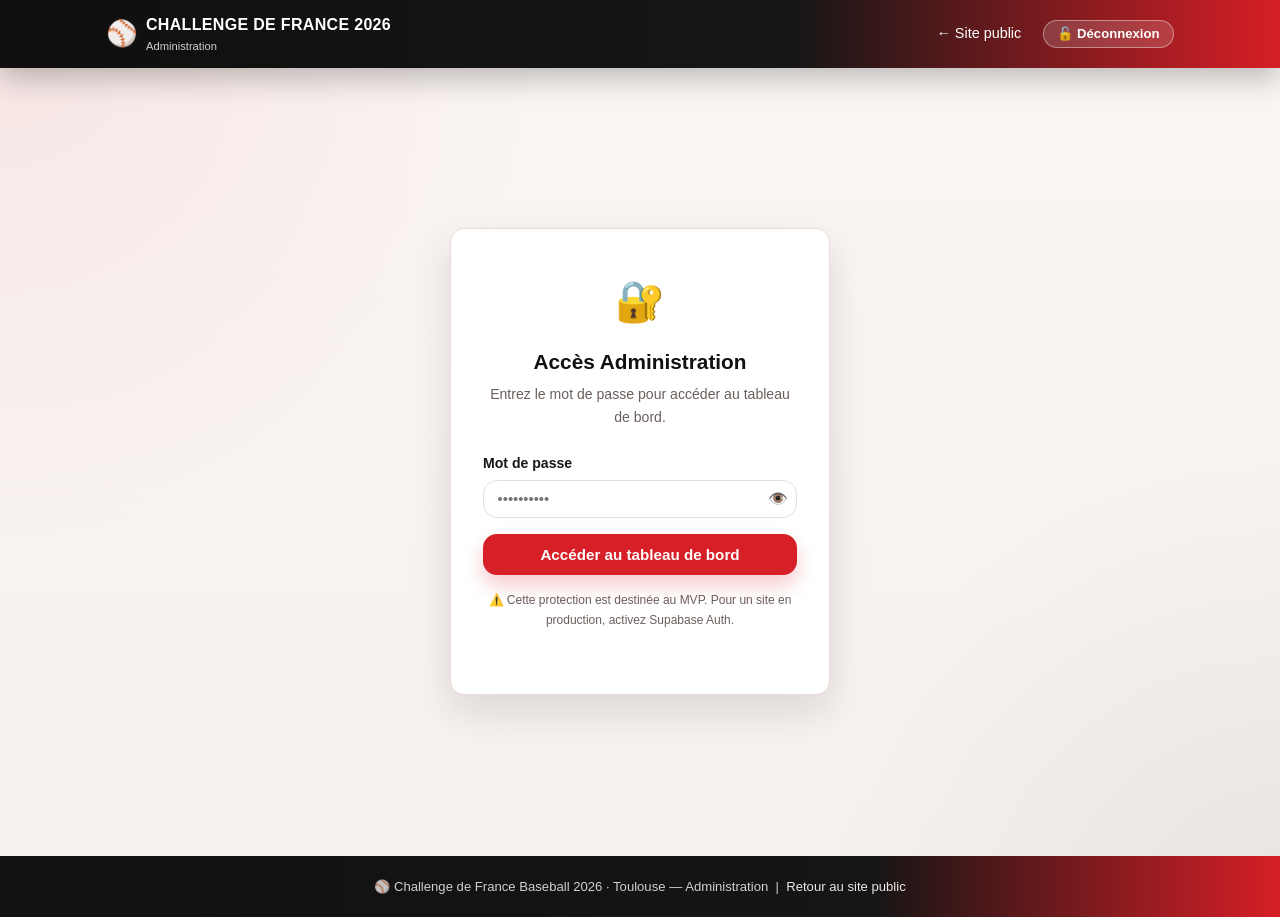
==== admin.html @ 52179927 "encore une fois" ====
<!DOCTYPE html>
<html lang="fr">
<head>
  <meta charset="UTF-8" />
  <meta name="viewport" content="width=device-width, initial-scale=1.0" />
  <meta name="robots" content="noindex, nofollow" />
  <title>Administration — Bénévoles Challenge de France 2026</title>
  <link rel="stylesheet" href="css/main.css?v=20260427-3" />
  <link rel="stylesheet" href="css/admin.css?v=20260427-3" />
</head>
<body>

  <!-- ====== HEADER ====== -->
  <header>
    <nav class="navbar" aria-label="Navigation principale">
      <a href="index.html" class="navbar-brand" aria-label="Accueil">
        <span class="brand-emoji" aria-hidden="true">⚾</span>
        <span>
          <span class="brand-text">Challenge de France 2026</span>
          <span class="brand-sub">Administration</span>
        </span>
      </a>
      <div class="navbar-links">
        <a href="index.html">← Site public</a>
        <button id="logout-btn" class="btn btn-sm" style="background:rgba(255,255,255,0.15);color:white;border:1px solid rgba(255,255,255,0.4)" aria-label="Se déconnecter">
          🔓 Déconnexion
        </button>
      </div>
    </nav>
  </header>

  <main>

    <!-- ====== LOGIN ====== -->
    <section id="admin-login" class="admin-login-page" style="display:flex" aria-labelledby="login-title">
      <div class="login-card">
        <div class="login-icon" aria-hidden="true">🔐</div>
        <h2 id="login-title">Accès Administration</h2>
        <p>Entrez le mot de passe pour accéder au tableau de bord.</p>

        <div id="login-error" class="alert alert-danger hidden" role="alert">
          <span class="alert-icon" aria-hidden="true">⚠️</span>
          <span>Mot de passe incorrect.</span>
        </div>

        <form id="login-form" novalidate>
          <div class="form-group" style="text-align:left">
            <label for="password">Mot de passe</label>
            <div class="password-field">
              <input
                type="password"
                id="password"
                name="password"
                autocomplete="current-password"
                placeholder="••••••••••"
                aria-required="true"
                required
              />
              <button class="password-toggle" type="button" data-password-toggle="password" aria-label="Afficher le mot de passe" aria-pressed="false">👁️</button>
            </div>
          </div>
          <button type="submit" class="btn btn-primary btn-block" style="margin-top:0.5rem">
            Accéder au tableau de bord
          </button>
        </form>

        <p style="font-size:0.75rem;color:var(--color-text-muted);margin-top:1rem">
          ⚠️ Cette protection est destinée au MVP. Pour un site en production, activez Supabase Auth.
        </p>
      </div>
    </section>

    <!-- ====== DASHBOARD ====== -->
    <div id="admin-dashboard" style="display:none">
      <div class="admin-main">

        <!-- En-tête dashboard -->
        <div class="admin-header">
          <h1>📊 Tableau de bord bénévoles</h1>
          <div class="admin-toolbar">
            <button id="export-csv-btn" class="btn btn-sm btn-secondary" aria-label="Exporter les inscriptions en CSV">
              📥 Exporter CSV
            </button>
          </div>
        </div>

        <!-- Stats rapides -->
        <div class="stats-bar" style="margin-bottom:1.5rem" aria-label="Statistiques">
          <div class="stat-card accent">
            <div class="stat-number" id="admin-stat-reg">—</div>
            <div class="stat-label">Inscriptions</div>
          </div>
          <div class="stat-card">
            <div class="stat-number" id="admin-stat-open">—</div>
            <div class="stat-label">Créneaux dispo</div>
          </div>
          <div class="stat-card">
            <div class="stat-number" id="admin-stat-full">—</div>
            <div class="stat-label">Créneaux complets</div>
          </div>
          <div class="stat-card">
            <div class="stat-number" id="admin-stat-places">—</div>
            <div class="stat-label">Places total</div>
          </div>
        </div>

        <!-- Onglets -->
        <div class="admin-tabs" role="tablist" aria-label="Sections du tableau de bord">
          <button class="tab-btn active" data-tab="tab-registrations" role="tab" aria-selected="true" aria-controls="tab-registrations">
            📋 Inscriptions
          </button>
          <button class="tab-btn" data-tab="tab-slots" role="tab" aria-selected="false" aria-controls="tab-slots">
            📅 Créneaux
          </button>
          <button class="tab-btn" data-tab="tab-calendar" role="tab" aria-selected="false" aria-controls="tab-calendar">
            🗓️ Calendrier
          </button>
          <button class="tab-btn" data-tab="tab-accounts" role="tab" aria-selected="false" aria-controls="tab-accounts">
            👤 Comptes créés
          </button>
        </div>

        <!-- ---- Onglet Inscriptions ---- -->
        <div id="tab-registrations" class="tab-panel active" role="tabpanel" aria-labelledby="tab-btn-registrations">

          <!-- Filtres -->
          <div class="filter-bar" style="margin-bottom:1rem" aria-label="Filtres des inscriptions">
            <select id="admin-filter-mission" aria-label="Filtrer par mission">
              <option value="all">Toutes les missions</option>
            </select>
            <select id="admin-filter-date" aria-label="Filtrer par date">
              <option value="all">Toutes les dates</option>
            </select>
          </div>

          <!-- Tableau -->
          <div class="table-wrapper">
            <table aria-label="Liste des inscriptions bénévoles">
              <thead>
                <tr>
                  <th scope="col">Nom</th>
                  <th scope="col">Coordonnées</th>
                  <th scope="col">Mission</th>
                  <th scope="col">Créneau</th>
                  <th scope="col">Commentaire</th>
                  <th scope="col">Inscrit le</th>
                  <th scope="col"><span class="sr-only">Actions</span></th>
                </tr>
              </thead>
              <tbody id="reg-tbody" aria-live="polite">
                <tr>
                  <td colspan="7" style="text-align:center;padding:2rem;color:var(--color-text-muted)">
                    Chargement…
                  </td>
                </tr>
              </tbody>
            </table>
          </div>
        </div>

        <!-- ---- Onglet Créneaux ---- -->
        <div id="tab-slots" class="tab-panel" role="tabpanel">
          <div id="slots-admin-container" aria-live="polite">
            <p style="color:var(--color-text-muted)">Chargement…</p>
          </div>
        </div>

        <!-- ---- Onglet Calendrier ---- -->
        <div id="tab-calendar" class="tab-panel" role="tabpanel">
          <div id="calendar-admin-container" aria-live="polite">
            <p style="color:var(--color-text-muted)">Chargement…</p>
          </div>
        </div>

        <!-- ---- Onglet Comptes ---- -->
        <div id="tab-accounts" class="tab-panel" role="tabpanel">
          <div class="table-wrapper">
            <table aria-label="Liste des comptes bénévoles créés">
              <thead>
                <tr>
                  <th scope="col">Nom</th>
                  <th scope="col">Email</th>
                  <th scope="col">Téléphone</th>
                  <th scope="col">Créé le</th>
                </tr>
              </thead>
              <tbody id="accounts-tbody" aria-live="polite">
                <tr>
                  <td colspan="4" style="text-align:center;padding:2rem;color:var(--color-text-muted)">
                    Chargement…
                  </td>
                </tr>
              </tbody>
            </table>
          </div>
        </div>
      </div><!-- /admin-main -->
    </div><!-- /admin-dashboard -->

  </main>

  <!-- ====== MODAL SUPPRESSION ====== -->
  <div id="delete-modal" class="modal-overlay hidden" role="dialog" aria-modal="true" aria-labelledby="delete-modal-title">
    <div class="modal">
      <h3 id="delete-modal-title">⚠️ Confirmer la suppression</h3>
      <p>Cette action est irréversible. Êtes-vous sûr(e) de vouloir supprimer cette inscription ?</p>
      <div class="modal-actions">
        <button id="delete-cancel-btn" class="btn btn-sm" style="background:#eee;color:var(--color-text);border:none">
          Annuler
        </button>
        <button id="delete-confirm-btn" class="btn btn-sm" style="background:var(--color-danger);color:white;border:none">
          Supprimer
        </button>
      </div>
    </div>
  </div>

  <!-- ====== FOOTER ====== -->
  <footer>
    <p>⚾ Challenge de France Baseball 2026 · Toulouse — Administration &nbsp;|&nbsp;
       <a href="index.html">Retour au site public</a>
    </p>
  </footer>

  <!-- Scripts -->
  <script src="js/supabase-config.js?v=20260430-1"></script>
  <script src="js/password-toggle.js?v=20260430-1"></script>
  <script src="js/data.js?v=20260501-5"></script>
  <script src="js/admin.js?v=20260430-1"></script>

  <style>
    /* Accessibilité : classe sr-only */
    .sr-only {
      position: absolute;
      width: 1px;
      height: 1px;
      padding: 0;
      margin: -1px;
      overflow: hidden;
      clip: rect(0,0,0,0);
      white-space: nowrap;
      border: 0;
    }
  </style>

</body>
</html>
---- css/main.css ----
/* ===================================================
   Baseball Challenge France 2026 — Styles principaux
   Mobile-first, responsive
   =================================================== */

/* ---- Variables ---- */
:root {
  --color-primary: #111111;
  --color-secondary: #d61f26;
  --color-white: #ffffff;
  --color-bg: #f6f1ee;
  --color-bg-card: #ffffff;
  --color-text: #171717;
  --color-text-muted: #6a5f5c;
  --color-border: #e7dcd8;
  --color-success: #28a745;
  --color-warning: #ffc107;
  --color-danger: #dc3545;
  --radius: 14px;
  --shadow: 0 16px 40px rgba(17, 17, 17, 0.12);
  --font: 'Trebuchet MS', 'Segoe UI', sans-serif;
  --transition: 0.2s ease;
}

/* ---- Reset & Base ---- */
*, *::before, *::after {
  box-sizing: border-box;
  margin: 0;
  padding: 0;
}

html {
  scroll-behavior: smooth;
}

body {
  font-family: var(--font);
  background:
    radial-gradient(circle at top left, rgba(214, 31, 38, 0.08), transparent 35%),
    radial-gradient(circle at bottom right, rgba(17, 17, 17, 0.06), transparent 30%),
    linear-gradient(180deg, #faf6f4 0%, var(--color-bg) 100%);
  color: var(--color-text);
  line-height: 1.6;
  min-height: 100vh;
  display: flex;
  flex-direction: column;
}

img {
  max-width: 100%;
  display: block;
}

a {
  color: var(--color-primary);
  text-decoration: none;
}

a:hover {
  text-decoration: underline;
}

ul, ol {
  list-style: none;
}

/* ---- Layout ---- */
.container {
  width: 100%;
  max-width: 1100px;
  margin: 0 auto;
  padding: 0 1rem;
}

main {
  flex: 1;
}

/* ---- Header / Navbar ---- */
header {
  background: linear-gradient(90deg, #0f0f0f 0%, #161616 62%, #d61f26 100%);
  color: var(--color-white);
  padding: 0;
  position: sticky;
  top: 0;
  z-index: 100;
  box-shadow: 0 10px 30px rgba(0,0,0,0.25);
}

.navbar {
  display: flex;
  align-items: center;
  justify-content: space-between;
  padding: 0.75rem 1rem;
  max-width: 1100px;
  margin: 0 auto;
}

.navbar-brand {
  display: flex;
  align-items: center;
  gap: 0.5rem;
  text-decoration: none;
  color: var(--color-white);
}

.navbar-brand .brand-emoji {
  font-size: 1.6rem;
}

.navbar-brand .brand-text {
  font-size: 1rem;
  font-weight: 700;
  line-height: 1.2;
  text-transform: uppercase;
  letter-spacing: 0.02em;
}

.navbar-brand .brand-sub {
  font-size: 0.7rem;
  font-weight: 400;
  opacity: 0.8;
  display: block;
}

.navbar-links {
  display: flex;
  gap: 0.5rem;
  align-items: center;
}

.navbar-links a {
  color: var(--color-white);
  padding: 0.4rem 0.85rem;
  border-radius: var(--radius);
  font-size: 0.9rem;
  font-weight: 500;
  transition: background var(--transition);
  text-decoration: none;
}

.navbar-links a:hover,
.navbar-links a.active {
  background: rgba(255,255,255,0.16);
  text-decoration: none;
}

.navbar-links a.btn-cta {
  background: #ffffff;
  color: var(--color-primary);
  border: 1px solid rgba(255,255,255,0.2);
  box-shadow: 0 6px 18px rgba(0,0,0,0.18);
  font-weight: 700;
}

.navbar-links a.btn-cta:hover {
  background: #fff3f3;
}

/* ---- Hero ---- */
.hero {
  background:
    linear-gradient(135deg, rgba(0,0,0,0.92) 0%, rgba(17,17,17,0.86) 56%, rgba(214,31,38,0.92) 100%),
    radial-gradient(circle at top right, rgba(255,255,255,0.08), transparent 32%);
  color: var(--color-white);
  padding: 4rem 1rem 3rem;
  text-align: center;
}

.hero h1 {
  font-size: 2.1rem;
  font-weight: 900;
  margin-bottom: 0.5rem;
  line-height: 1.2;
  text-transform: uppercase;
  letter-spacing: 0.03em;
}

.hero h1 span {
  color: #ffffff;
}

.hero .hero-sub {
  font-size: 1.1rem;
  opacity: 0.92;
  margin-bottom: 1.5rem;
}

.hero-badges {
  display: flex;
  justify-content: center;
  gap: 1rem;
  flex-wrap: wrap;
  margin-bottom: 1.8rem;
}

.hero-badge {
  background: rgba(255,255,255,0.1);
  border: 1px solid rgba(255,255,255,0.22);
  border-radius: 2rem;
  padding: 0.35rem 1rem;
  font-size: 0.85rem;
  display: flex;
  align-items: center;
  gap: 0.35rem;
}

.hero-actions {
  display: flex;
  justify-content: center;
  gap: 1rem;
  flex-wrap: wrap;
}

/* ---- Buttons ---- */
.btn {
  display: inline-block;
  padding: 0.65rem 1.5rem;
  border-radius: var(--radius);
  font-size: 0.95rem;
  font-weight: 600;
  cursor: pointer;
  border: 2px solid transparent;
  transition: all var(--transition);
  text-decoration: none;
  text-align: center;
}

.btn:hover {
  text-decoration: none;
}

.btn-primary {
  background: var(--color-secondary);
  color: var(--color-white);
  border-color: var(--color-secondary);
  box-shadow: 0 10px 20px rgba(214, 31, 38, 0.24);
}

.btn-primary:hover {
  background: #b8181e;
  border-color: #b8181e;
}

.btn-outline {
  background: rgba(255,255,255,0.06);
  color: var(--color-white);
  border-color: rgba(255,255,255,0.45);
}

.btn-outline:hover {
  background: rgba(255,255,255,0.14);
}

.btn-secondary {
  background: var(--color-primary);
  color: var(--color-white);
}

.btn-secondary:hover {
  background: #002d6b;
}

.btn-sm {
  padding: 0.35rem 0.85rem;
  font-size: 0.82rem;
}

.btn-block {
  width: 100%;
  display: block;
}

/* ---- Sections ---- */
.section {
  padding: 3rem 0;
}

.section-title {
  font-size: 1.5rem;
  font-weight: 800;
  color: var(--color-primary);
  margin-bottom: 0.3rem;
  display: flex;
  align-items: center;
  gap: 0.5rem;
  text-transform: uppercase;
  letter-spacing: 0.02em;
}

.section-sub {
  color: var(--color-text-muted);
  font-size: 0.95rem;
  margin-bottom: 1.5rem;
}

/* ---- Cards ---- */
.card {
  background: var(--color-bg-card);
  border-radius: calc(var(--radius) + 2px);
  box-shadow: var(--shadow);
  padding: 1.2rem;
  border: 1px solid var(--color-border);
}

/* ---- Stats bar ---- */
.stats-bar {
  display: grid;
  grid-template-columns: repeat(auto-fit, minmax(140px, 1fr));
  gap: 1rem;
  margin-bottom: 2rem;
}

.stat-card {
  background: var(--color-bg-card);
  border-radius: var(--radius);
  box-shadow: var(--shadow);
  padding: 1rem;
  text-align: center;
  border-top: 4px solid var(--color-primary);
}

.stat-card.accent {
  border-top-color: var(--color-secondary);
}

.stat-number {
  font-size: 2rem;
  font-weight: 800;
  color: var(--color-primary);
  line-height: 1;
}

.stat-card.accent .stat-number {
  color: var(--color-secondary);
}

.stat-label {
  font-size: 0.8rem;
  color: var(--color-text-muted);
  margin-top: 0.2rem;
}

/* ---- Slots Grid ---- */
.slots-grid {
  display: grid;
  grid-template-columns: repeat(auto-fill, minmax(290px, 1fr));
  gap: 1rem;
}

/* ---- Calendar view (homepage slots) ---- */
.calendar-grid {
  display: grid;
  grid-template-columns: repeat(auto-fit, minmax(240px, 1fr));
  gap: 1rem;
  align-items: start;
}

.calendar-day {
  background: var(--color-bg-card);
  border: 1px solid var(--color-border);
  border-radius: var(--radius);
  box-shadow: var(--shadow);
  overflow: hidden;
}

.calendar-day-header {
  padding: 0.9rem 1rem;
  border-bottom: 1px solid var(--color-border);
  background: linear-gradient(120deg, #f2f6fc 0%, #e8effa 100%);
}

.calendar-day-name {
  margin: 0;
  font-size: 0.82rem;
  text-transform: uppercase;
  letter-spacing: 0.06em;
  color: var(--color-primary);
  font-weight: 800;
}

.calendar-day-date {
  margin: 0.2rem 0 0;
  font-size: 1.05rem;
  color: var(--color-text);
}

.calendar-day-count {
  margin: 0.3rem 0 0;
  font-size: 0.78rem;
  color: var(--color-text-muted);
}

.calendar-day-slots {
  padding: 0.8rem;
  display: grid;
  gap: 0.8rem;
}

.calendar-day .slot-card {
  box-shadow: none;
}

.slot-card {
  background: var(--color-bg-card);
  border-radius: var(--radius);
  box-shadow: var(--shadow);
  border: 1px solid var(--color-border);
  overflow: hidden;
  transition: transform var(--transition), box-shadow var(--transition);
}

.slot-card:hover {
  transform: translateY(-2px);
  box-shadow: 0 6px 20px rgba(0,63,145,0.14);
}

.slot-card-header {
  background: var(--color-primary);
  color: var(--color-white);
  padding: 0.75rem 1rem;
  display: flex;
  align-items: center;
  justify-content: space-between;
  gap: 0.5rem;
}

.slot-mission {
  font-weight: 700;
  font-size: 0.95rem;
  display: flex;
  align-items: center;
  gap: 0.4rem;
}

.slot-badge {
  font-size: 0.72rem;
  padding: 0.2rem 0.55rem;
  border-radius: 1rem;
  font-weight: 600;
  white-space: nowrap;
}

.slot-badge.open {
  background: var(--color-success);
  color: white;
}

.slot-badge.full {
  background: var(--color-danger);
  color: white;
}

.slot-badge.closed {
  background: #888;
  color: white;
}

.slot-card-body {
  padding: 1rem;
}

.slot-info {
  display: flex;
  flex-direction: column;
  gap: 0.4rem;
  margin-bottom: 1rem;
}

.slot-info-row {
  display: flex;
  align-items: center;
  gap: 0.5rem;
  font-size: 0.88rem;
  color: var(--color-text-muted);
}

.slot-info-row .icon {
  width: 18px;
  text-align: center;
  flex-shrink: 0;
}

.slot-progress {
  margin-bottom: 0.75rem;
}

.slot-progress-label {
  display: flex;
  justify-content: space-between;
  font-size: 0.8rem;
  color: var(--color-text-muted);
  margin-bottom: 0.3rem;
}

.progress-bar {
  background: var(--color-border);
  border-radius: 1rem;
  height: 7px;
  overflow: hidden;
}

.progress-fill {
  height: 100%;
  border-radius: 1rem;
  background: var(--color-success);
  transition: width 0.4s ease;
}

.progress-fill.nearly-full {
  background: var(--color-warning);
}

.progress-fill.full {
  background: var(--color-danger);
}

/* ---- Missions Section ---- */
.missions-grid {
  display: grid;
  grid-template-columns: repeat(auto-fill, minmax(150px, 1fr));
  gap: 0.75rem;
  margin-bottom: 1.5rem;
}

.mission-chip {
  background: var(--color-bg-card);
  border: 1px solid var(--color-border);
  border-radius: var(--radius);
  padding: 0.75rem;
  text-align: center;
  font-size: 0.85rem;
  font-weight: 600;
  color: var(--color-text);
  cursor: pointer;
  transition: all var(--transition);
  display: flex;
  flex-direction: column;
  align-items: center;
  gap: 0.3rem;
  box-shadow: 0 8px 20px rgba(17, 17, 17, 0.06);
}

.mission-chip .mission-icon {
  font-size: 1.5rem;
}

.mission-chip:hover,
.mission-chip.active {
  border-color: var(--color-secondary);
  background: linear-gradient(180deg, #fff7f7 0%, #fff1f1 100%);
  color: var(--color-secondary);
}

/* ---- Filter bar ---- */
.filter-bar {
  display: flex;
  gap: 0.5rem;
  flex-wrap: wrap;
  align-items: center;
  margin-bottom: 1.25rem;
}

.filter-bar select,
.filter-bar input {
  padding: 0.5rem 0.75rem;
  border: 1px solid var(--color-border);
  border-radius: var(--radius);
  font-size: 0.88rem;
  background: white;
  color: var(--color-text);
  flex: 1;
  min-width: 140px;
}

/* ---- Form styles ---- */
.form-page {
  background:
    radial-gradient(circle at top left, rgba(214, 31, 38, 0.06), transparent 35%),
    linear-gradient(180deg, #faf7f5 0%, var(--color-bg) 100%);
  padding: 2rem 0;
}

.form-container {
  max-width: 1500px;
  margin: 0 auto;
  padding: 0 1rem;
}

.form-card {
  background: var(--color-bg-card);
  border-radius: var(--radius);
  box-shadow: var(--shadow);
  padding: 2rem;
  border: 1px solid var(--color-border);
}

.form-header {
  margin-bottom: 1.5rem;
  padding-bottom: 1rem;
  border-bottom: 2px solid var(--color-border);
}

.form-header h2 {
  font-size: 1.4rem;
  font-weight: 700;
  color: var(--color-primary);
  margin-bottom: 0.3rem;
}

.form-header p {
  color: var(--color-text-muted);
  font-size: 0.92rem;
}

.form-section {
  margin-bottom: 1.5rem;
}

.form-section-title {
  font-size: 0.85rem;
  font-weight: 700;
  text-transform: uppercase;
  letter-spacing: 0.05em;
  color: var(--color-text-muted);
  margin-bottom: 1rem;
  padding-bottom: 0.4rem;
  border-bottom: 1px solid var(--color-border);
}

.form-row {
  display: grid;
  grid-template-columns: 1fr 1fr;
  gap: 1rem;
}

.form-group {
  margin-bottom: 1rem;
}

.form-group label {
  display: block;
  font-size: 0.88rem;
  font-weight: 600;
  color: var(--color-text);
  margin-bottom: 0.35rem;
}

.form-group label .required {
  color: var(--color-secondary);
  margin-left: 2px;
}

.form-group input:not(.password-field input),
.form-group select,
.form-group textarea {
  width: 100%;
  padding: 0.6rem 0.85rem;
  border: 1.5px solid var(--color-border);
  border-radius: var(--radius);
  font-size: 0.92rem;
  font-family: var(--font);
  color: var(--color-text);
  background: #fff;
  transition: border-color var(--transition), box-shadow var(--transition);
}

.form-group .password-field input {
  padding: 0.6rem 0.85rem;
}

.form-group input:focus,
.form-group select:focus,
.form-group textarea:focus {
  outline: none;
  border-color: var(--color-primary);
  box-shadow: 0 0 0 3px rgba(0,63,145,0.12);
}

.form-group input.error,
.form-group select.error,
.form-group textarea.error {
  border-color: var(--color-danger);
}

.form-group textarea {
  resize: vertical;
  min-height: 90px;
}

.password-field {
  display: flex;
  align-items: center;
  border: 1.5px solid var(--color-border);
  border-radius: var(--radius);
  padding: 0;
  background: #fff;
  transition: border-color var(--transition), box-shadow var(--transition);
}

.password-field:focus-within {
  border-color: var(--color-primary);
  box-shadow: 0 0 0 3px rgba(0,63,145,0.12);
}

.password-field input {
  flex: 1;
  border: none;
  padding: 0.6rem 0.85rem;
  font-size: 0.92rem;
  font-family: var(--font);
  color: var(--color-text);
  background: transparent;
}

.password-field input:focus {
  outline: none;
}

.password-toggle {
  display: inline-flex;
  align-items: center;
  justify-content: center;
  width: 2.2rem;
  height: 100%;
  border: none;
  background: transparent;
  color: var(--color-text-muted);
  cursor: pointer;
  font-size: 1rem;
  line-height: 1;
  padding: 0;
  flex-shrink: 0;
  transition: color var(--transition), background var(--transition);
}

.password-toggle:hover,
.password-toggle:focus-visible {
  background: rgba(17, 17, 17, 0.04);
  color: var(--color-primary);
  outline: none;
}

.password-toggle.is-visible {
  color: var(--color-secondary);
}

.form-error {
  color: var(--color-danger);
  font-size: 0.8rem;
  margin-top: 0.25rem;
  display: none;
}

.form-error.visible {
  display: block;
}

.form-note {
  font-size: 0.8rem;
  color: var(--color-text-muted);
  margin-top: 0.25rem;
}

.planner-session {
  display: flex;
  justify-content: space-between;
  align-items: center;
  gap: 0.75rem;
  background: linear-gradient(180deg, #fff7f7 0%, #fff1f1 100%);
  border: 1px solid var(--color-border);
  border-radius: var(--radius);
  padding: 0.65rem 0.8rem;
  margin-bottom: 1rem;
}

.planner-session.hidden,
.auth-form.hidden,
.hidden {
  display: none;
}

.auth-tabs {
  display: flex;
  gap: 0.4rem;
  margin-bottom: 1rem;
}

.auth-tab {
  flex: 1;
  border: 1px solid var(--color-border);
  background: white;
  color: var(--color-text-muted);
  border-radius: var(--radius);
  padding: 0.55rem 0.75rem;
  font-weight: 700;
  cursor: pointer;
}

.auth-tab.active {
  background: var(--color-primary);
  color: white;
  border-color: var(--color-primary);
}

.planner-layout {
  display: grid;
  grid-template-columns: minmax(260px, 320px) 1fr;
  gap: 1rem;
}

.planner-create h3,
.planner-calendar h3,
.planner-join h3 {
  margin-bottom: 0.75rem;
  color: var(--color-primary);
}

.planner-calendar-head {
  margin-bottom: 0.6rem;
}

.outlook-board {
  display: grid;
  grid-template-columns: 52px 1fr;
  gap: 0.6rem;
}

.outlook-time-col {
  display: grid;
  grid-template-rows: repeat(16, 36px);
  color: var(--color-text-muted);
  font-size: 0.72rem;
  text-align: right;
  padding-top: 2.2rem;
}

.outlook-time-label {
  transform: translateY(-0.5rem);
  padding-right: 0.3rem;
}

.outlook-days {
  display: grid;
  grid-template-columns: repeat(4, minmax(180px, 1fr));
  gap: 0.6rem;
  overflow-x: auto;
  padding-bottom: 0.3rem;
}

.outlook-day {
  min-width: 180px;
}

.outlook-day-head {
  font-size: 0.78rem;
  font-weight: 800;
  color: var(--color-primary);
  text-transform: capitalize;
  margin-bottom: 0.4rem;
  letter-spacing: 0.02em;
}

.outlook-track {
  position: relative;
  height: 576px;
  border: 1px solid var(--color-border);
  border-radius: var(--radius);
  background:
    linear-gradient(180deg, #fffdfc 0%, #f8f1ee 100%),
    repeating-linear-gradient(
      to bottom,
      rgba(214, 31, 38, 0.03) 0,
      rgba(214, 31, 38, 0.03) 1px,
      transparent 1px,
      transparent 36px
    );
  overflow: hidden;
}

.outlook-hour-lines {
  position: absolute;
  inset: 0;
  display: grid;
  grid-template-rows: repeat(16, 1fr);
}

.outlook-hour-line {
  border-top: 1px solid rgba(214, 31, 38, 0.08);
}

.outlook-events-layer {
  position: absolute;
  inset: 0;
}

.outlook-event {
  position: absolute;
  left: 5px;
  right: 5px;
  border: 1px solid rgba(214, 31, 38, 0.25);
  background: linear-gradient(180deg, #ffffff 0%, #fff5f5 100%);
  border-radius: 10px;
  padding: 0.35rem;
  overflow: hidden;
  display: flex;
  flex-direction: column;
  gap: 0.2rem;
  box-shadow: var(--shadow);
}

.outlook-event.current-user {
  border-color: var(--color-secondary);
  background: linear-gradient(180deg, #fff2f2 0%, #ffe8e8 100%);
}

.outlook-event-title {
  font-size: 0.75rem;
  font-weight: 800;
  line-height: 1.1;
  color: var(--color-primary);
}

.outlook-event-meta {
  font-size: 0.68rem;
  color: var(--color-text-muted);
}

.owner-actions {
  display: flex;
  gap: 0.3rem;
  flex-wrap: wrap;
}

.owner-action-btn {
  background: #ffffff;
  border: 1px solid rgba(17, 17, 17, 0.18);
  color: var(--color-primary);
  font-size: 0.64rem;
  padding: 0.16rem 0.38rem;
}

.owner-action-btn.danger {
  border-color: rgba(214, 31, 38, 0.34);
  color: var(--color-secondary);
}

.outlook-event-join {
  margin-top: auto;
  padding: 0.2rem 0.35rem;
  font-size: 0.66rem;
}

.join-slot-item {
  display: flex;
  justify-content: space-between;
  gap: 0.8rem;
  align-items: flex-start;
  border: 1px solid var(--color-border);
  border-radius: var(--radius);
  padding: 0.65rem 0.75rem;
  margin-bottom: 0.55rem;
  background: linear-gradient(180deg, #ffffff 0%, #fffaf9 100%);
}

/* ---- Alerts / Messages ---- */
.alert {
  padding: 1rem 1.2rem;
  border-radius: var(--radius);
  margin-bottom: 1rem;
  display: flex;
  align-items: flex-start;
  gap: 0.75rem;
  font-size: 0.92rem;
}

.alert-success {
  background: #d4edda;
  color: #155724;
  border: 1px solid #c3e6cb;
}

.alert-danger {
  background: #f8d7da;
  color: #721c24;
  border: 1px solid #f5c6cb;
}

.alert-info {
  background: #d1ecf1;
  color: #0c5460;
  border: 1px solid #bee5eb;
}

.alert-icon {
  font-size: 1.1rem;
  flex-shrink: 0;
  margin-top: 1px;
}

.alert.hidden {
  display: none;
}

/* ---- Success screen ---- */
.success-screen {
  text-align: center;
  padding: 2rem 1rem;
  display: none;
}

.success-screen.visible {
  display: block;
}

.success-icon {
  font-size: 3.5rem;
  margin-bottom: 1rem;
}

.success-screen h3 {
  font-size: 1.4rem;
  color: var(--color-success);
  margin-bottom: 0.5rem;
}

.success-screen p {
  color: var(--color-text-muted);
  margin-bottom: 1.5rem;
}

/* ---- Footer ---- */
footer {
  background: linear-gradient(90deg, #111111 0%, #151515 68%, #d61f26 100%);
  color: rgba(255,255,255,0.8);
  text-align: center;
  padding: 1.25rem 1rem;
  font-size: 0.82rem;
  margin-top: auto;
}

footer a {
  color: rgba(255,255,255,0.9);
}

/* ---- Loading spinner ---- */
.spinner {
  display: inline-block;
  width: 18px;
  height: 18px;
  border: 2px solid rgba(255,255,255,0.4);
  border-top-color: white;
  border-radius: 50%;
  animation: spin 0.6s linear infinite;
  vertical-align: middle;
}

@keyframes spin {
  to { transform: rotate(360deg); }
}

/* ---- Empty state ---- */
.empty-state {
  text-align: center;
  padding: 3rem 1rem;
  color: var(--color-text-muted);
  background: linear-gradient(180deg, #ffffff 0%, #fff8f7 100%);
  border: 1px dashed rgba(214, 31, 38, 0.22);
  border-radius: var(--radius);
}

.empty-state .empty-icon {
  font-size: 3rem;
  margin-bottom: 0.75rem;
}

.empty-state p {
  font-size: 0.95rem;
}

/* ---- Info banner on home ---- */
.info-banner {
  background: linear-gradient(180deg, #fff7f7 0%, #ffecec 100%);
  border: 1px solid rgba(214, 31, 38, 0.18);
  border-radius: var(--radius);
  padding: 0.9rem 1.1rem;
  margin-bottom: 1.5rem;
  font-size: 0.9rem;
  color: #6c1b1f;
  display: flex;
  align-items: center;
  gap: 0.6rem;
}

  /* ---- Calendar Grid (Hours vs Dates) ---- */
  .calendar-grid-container {
    overflow-x: auto;
    margin: 1.5rem 0;
    border: 1px solid var(--color-border);
    border-radius: var(--radius);
    background: linear-gradient(180deg, #ffffff 0%, #fff8f7 100%);
  }

  .calendar-grid-container .calendar-grid {
    display: grid;
    grid-template-columns: 80px repeat(4, 1fr);
    gap: 1px;
    background: var(--color-border);
    padding: 0;
    min-width: 700px;
  }

  .calendar-cell {
    background: white;
    padding: 0.75rem;
    font-size: 0.82rem;
    min-height: 50px;
    display: flex;
    flex-wrap: wrap;
    gap: 0.25rem;
    align-content: flex-start;
  }

  .calendar-cell.header-corner {
    background: #f5f7fa;
  }

  .calendar-cell.header-date {
    background: linear-gradient(135deg, #111111 0%, #3a3a3a 100%);
    color: white;
    font-weight: bold;
    text-align: center;
    padding: 0.9rem 0.5rem;
    font-size: 0.75rem;
  }

  .calendar-cell.header-time {
    background: #f5f7fa;
    font-weight: 600;
    text-align: center;
    padding: 0.5rem;
    font-size: 0.75rem;
  }

  .calendar-cell.time-slot {
    background: #fafbfc;
  }

  .calendar-entry {
    display: inline-flex;
    align-items: center;
    justify-content: center;
    font-size: 1.3rem;
    width: 2rem;
    height: 2rem;
    border-radius: 50%;
    background: white;
    border: 1px solid var(--color-border);
    cursor: pointer;
    transition: all 0.2s ease;
  }

  .calendar-entry:hover {
    background: #f0f4f8;
    border-color: var(--color-primary);
    transform: scale(1.1);
  }

  .calendar-entry.current-user {
    background: #fff1f1;
    border-color: var(--color-secondary);
    font-weight: bold;
  }

  .calendar-entry.more {
    font-size: 0.7rem;
    color: var(--color-text-muted);
  }

/* ---- Responsive ---- */
@media (max-width: 600px) {
  .hero h1 {
    font-size: 1.5rem;
  }

  .form-row {
    grid-template-columns: 1fr;
  }

  .navbar-links a:not(.btn-cta) {
    display: none;
  }

  .stats-bar {
    grid-template-columns: repeat(2, 1fr);
  }

  .planner-layout {
    grid-template-columns: 1fr;
  }

  .outlook-board {
    grid-template-columns: 1fr;
  }

  .outlook-time-col {
    display: none;
  }

  .outlook-days {
    grid-template-columns: repeat(4, minmax(220px, 1fr));
  }
}

@media (min-width: 768px) {
  .hero {
    padding: 4rem 1rem 3rem;
  }

  .hero h1 {
    font-size: 2.6rem;
  }

  .section {
    padding: 3rem 0;
  }
}

.volunteer-list {
  display: flex;
  flex-direction: column;
  gap: 0.25rem;
}

.volunteer-item {
  display: flex;
  justify-content: center;
  align-items: center;
  gap: 0.3rem;
  font-size: 0.75rem;
  padding: 0.2rem;
  background: #eef3f8;
  border-radius: 3px;
  flex-wrap: wrap;
}

.volunteer-item strong {
  color: var(--color-primary);
}

.unregister-btn {
  background: none;
  border: none;
  color: #dc3545;
  cursor: pointer;
  font-weight: bold;
  padding: 0;
  margin-left: 0.15rem;
}

.unregister-btn:hover {
  text-decoration: underline;
}

.volunteer-list-compact {
  display: flex;
  flex-direction: column;
  gap: 0.4rem;
}

.volunteer-line {
  display: flex;
  align-items: center;
  gap: 0.5rem;
  justify-content: space-between;
  padding: 0.3rem 0;
  font-size: 0.9rem;
}

.volunteer-line .unregister-btn {
  margin-left: auto;
}

.list-day-section {
  margin-bottom: 1.5rem;
}

.list-day-section h4 {
  color: var(--color-primary);
  margin-bottom: 0.75rem;
  font-size: 1rem;
}

.mission-section {
  margin-bottom: 1rem;
}

.mission-header {
  font-weight: bold;
  color: var(--color-primary);
  margin-bottom: 0.5rem;
  font-size: 0.9rem;
  padding: 0.5rem 0.75rem;
  background: #f5f7fa;
  border-radius: 4px;
}

.slot-header {
  font-weight: bold;
  color: var(--color-primary);
  margin-bottom: 0.5rem;
  font-size: 0.9rem;
}
---- css/admin.css ----
/* ===================================================
   Admin styles — Baseball Challenge France 2026
   =================================================== */

.admin-layout {
  display: flex;
  min-height: calc(100vh - 56px);
}

/* ---- Admin login ---- */
.admin-login-page {
  display: flex;
  align-items: center;
  justify-content: center;
  min-height: calc(100vh - 56px - 56px);
  padding: 2rem 1rem;
}

.login-card {
  background: white;
  border-radius: var(--radius);
  box-shadow: var(--shadow);
  padding: 2.5rem 2rem;
  width: 100%;
  max-width: 380px;
  border: 1px solid var(--color-border);
  text-align: center;
}

.login-card .login-icon {
  font-size: 2.5rem;
  margin-bottom: 0.75rem;
}

.login-card h2 {
  font-size: 1.3rem;
  font-weight: 700;
  color: var(--color-primary);
  margin-bottom: 0.3rem;
}

.login-card p {
  color: var(--color-text-muted);
  font-size: 0.88rem;
  margin-bottom: 1.5rem;
}

/* ---- Admin dashboard ---- */
.admin-main {
  flex: 1;
  padding: 2rem 1rem;
  max-width: 1200px;
  margin: 0 auto;
  width: 100%;
}

.admin-header {
  display: flex;
  align-items: center;
  justify-content: space-between;
  flex-wrap: wrap;
  gap: 1rem;
  margin-bottom: 1.5rem;
}

.admin-header h1 {
  font-size: 1.5rem;
  font-weight: 800;
  color: var(--color-primary);
}

.admin-tabs {
  display: flex;
  gap: 0.5rem;
  flex-wrap: wrap;
  margin-bottom: 1.5rem;
  border-bottom: 2px solid var(--color-border);
  padding-bottom: 0;
}

.tab-btn {
  background: none;
  border: none;
  padding: 0.65rem 1.1rem;
  font-size: 0.9rem;
  font-weight: 600;
  color: var(--color-text-muted);
  cursor: pointer;
  border-bottom: 3px solid transparent;
  margin-bottom: -2px;
  transition: all var(--transition);
  border-radius: var(--radius) var(--radius) 0 0;
}

.tab-btn:hover {
  color: var(--color-primary);
  background: #f0f4ff;
}

.tab-btn.active {
  color: var(--color-primary);
  border-bottom-color: var(--color-primary);
}

.tab-panel {
  display: none;
}

.tab-panel.active {
  display: block;
}

/* ---- Registrations table ---- */
.table-wrapper {
  overflow-x: auto;
  border-radius: var(--radius);
  box-shadow: var(--shadow);
  border: 1px solid var(--color-border);
}

table {
  width: 100%;
  border-collapse: collapse;
  font-size: 0.88rem;
  background: white;
}

thead {
  background: var(--color-primary);
  color: white;
}

thead th {
  padding: 0.75rem 1rem;
  text-align: left;
  font-weight: 600;
  white-space: nowrap;
}

tbody tr {
  border-bottom: 1px solid var(--color-border);
  transition: background var(--transition);
}

tbody tr:last-child {
  border-bottom: none;
}

tbody tr:hover {
  background: #f7f9ff;
}

tbody td {
  padding: 0.7rem 1rem;
  vertical-align: middle;
}

.td-actions {
  white-space: nowrap;
}

.badge-mission {
  display: inline-block;
  padding: 0.2rem 0.55rem;
  border-radius: 1rem;
  font-size: 0.75rem;
  font-weight: 600;
  background: #eef3fb;
  color: var(--color-primary);
}

/* ---- Admin slot management ---- */
.slots-admin-grid {
  display: grid;
  grid-template-columns: repeat(auto-fill, minmax(300px, 1fr));
  gap: 1rem;
}

.slot-admin-card {
  background: white;
  border-radius: var(--radius);
  box-shadow: var(--shadow);
  border: 1px solid var(--color-border);
  overflow: hidden;
}

.slot-admin-card-header {
  background: var(--color-primary);
  color: white;
  padding: 0.75rem 1rem;
  font-weight: 700;
  display: flex;
  align-items: center;
  justify-content: space-between;
}

.slot-admin-card-body {
  padding: 1rem;
}

/* ---- Admin calendar view ---- */
.calendar-admin-grid {
  display: grid;
  grid-template-columns: repeat(auto-fit, minmax(280px, 1fr));
  gap: 1rem;
}

.calendar-day-card {
  background: white;
  border-radius: var(--radius);
  border: 1px solid var(--color-border);
  box-shadow: var(--shadow);
  overflow: hidden;
}

.calendar-day-title {
  margin: 0;
  padding: 0.85rem 1rem;
  font-size: 0.95rem;
  font-weight: 700;
  color: white;
  background: var(--color-primary);
}

.calendar-day-list {
  display: flex;
  flex-direction: column;
}

.calendar-slot-item {
  display: grid;
  grid-template-columns: 110px 1fr;
  gap: 0.75rem;
  align-items: start;
  padding: 0.85rem 1rem;
  border-bottom: 1px solid var(--color-border);
}

.calendar-slot-item:last-child {
  border-bottom: none;
}

.calendar-slot-time {
  font-size: 0.82rem;
  font-weight: 700;
  color: var(--color-primary);
  background: #f4f6fb;
  border: 1px solid #d8e0ef;
  border-radius: 10px;
  padding: 0.25rem 0.45rem;
  text-align: center;
  line-height: 1.3;
}

.calendar-slot-content {
  min-width: 0;
}

.calendar-slot-mission {
  font-size: 0.9rem;
  font-weight: 700;
  color: var(--color-text);
  margin-bottom: 0.15rem;
}

.calendar-slot-meta {
  font-size: 0.8rem;
  color: var(--color-text-muted);
  margin-bottom: 0.2rem;
}

.calendar-slot-volunteers {
  font-size: 0.8rem;
  color: var(--color-text-muted);
}

.slot-volunteers {
  margin-top: 0.75rem;
}

.slot-volunteers-title {
  font-size: 0.8rem;
  font-weight: 700;
  text-transform: uppercase;
  letter-spacing: 0.05em;
  color: var(--color-text-muted);
  margin-bottom: 0.5rem;
}

.volunteer-item {
  display: flex;
  align-items: center;
  gap: 0.5rem;
  padding: 0.4rem 0;
  border-bottom: 1px solid var(--color-border);
  font-size: 0.85rem;
}

.volunteer-item:last-child {
  border-bottom: none;
}

/* ---- Admin export bar ---- */
.admin-toolbar {
  display: flex;
  gap: 0.5rem;
  flex-wrap: wrap;
  align-items: center;
  margin-bottom: 1rem;
}

/* ---- Confirmation modal ---- */
.modal-overlay {
  position: fixed;
  inset: 0;
  background: rgba(0,0,0,0.45);
  display: flex;
  align-items: center;
  justify-content: center;
  z-index: 200;
  padding: 1rem;
}

.modal-overlay.hidden {
  display: none;
}

.modal {
  background: white;
  border-radius: var(--radius);
  padding: 1.75rem;
  max-width: 420px;
  width: 100%;
  box-shadow: 0 20px 60px rgba(0,0,0,0.25);
}

.modal h3 {
  font-size: 1.1rem;
  font-weight: 700;
  margin-bottom: 0.5rem;
  color: var(--color-text);
}

.modal p {
  color: var(--color-text-muted);
  font-size: 0.9rem;
  margin-bottom: 1.25rem;
}

.modal-actions {
  display: flex;
  gap: 0.5rem;
  justify-content: flex-end;
}

/* ---- Responsive admin ---- */
@media (max-width: 700px) {
  .admin-header {
    flex-direction: column;
    align-items: flex-start;
  }

  thead th:nth-child(n+5) {
    display: none;
  }

  tbody td:nth-child(n+5) {
    display: none;
  }

  .calendar-slot-item {
    grid-template-columns: 1fr;
    gap: 0.45rem;
  }

  .calendar-slot-time {
    text-align: left;
    width: fit-content;
  }
}
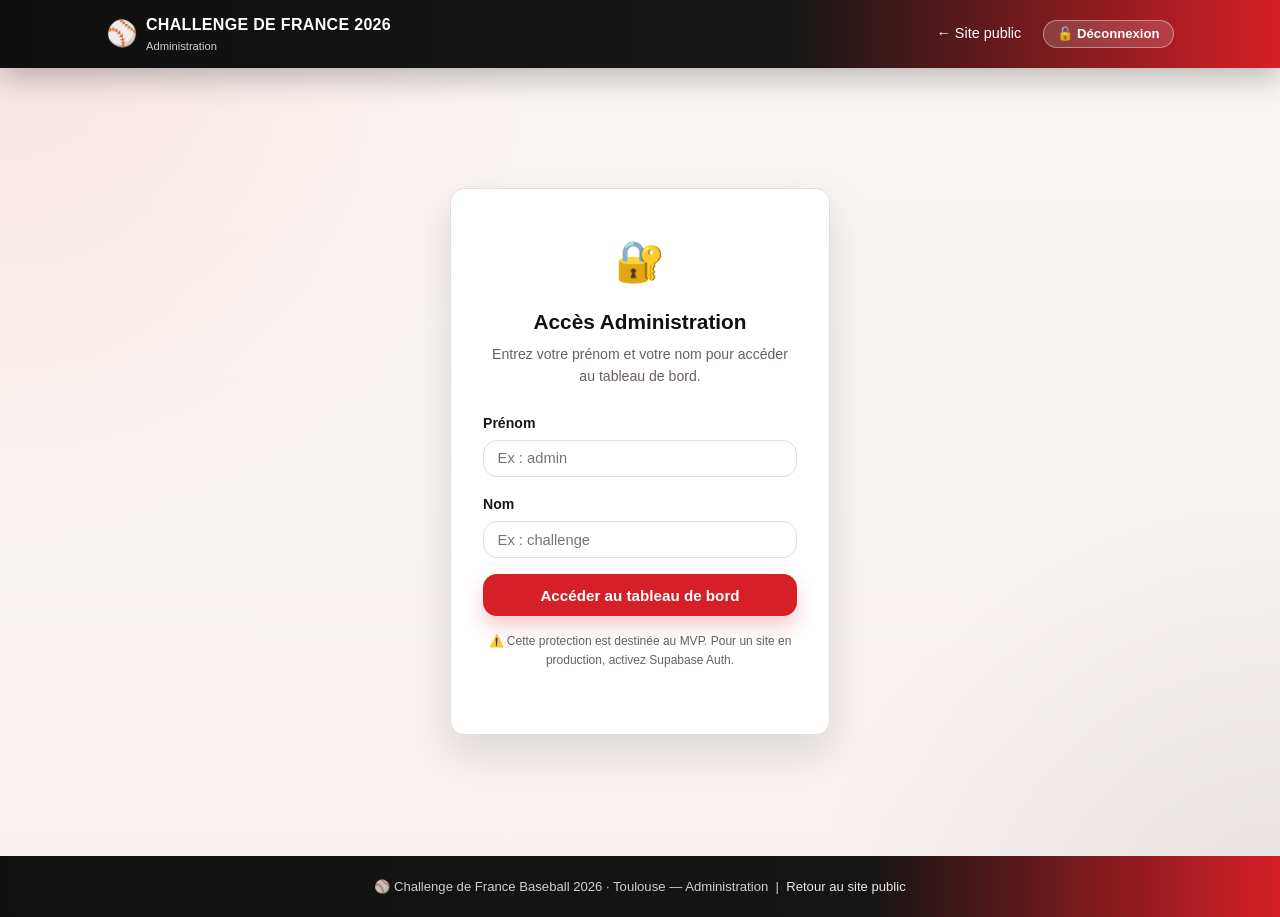
==== commit 6be379f5: "Ajout admin" ====
--- a/admin.html
+++ b/admin.html
@@ -5,7 +5,7 @@
   <meta name="viewport" content="width=device-width, initial-scale=1.0" />
   <meta name="robots" content="noindex, nofollow" />
   <title>Administration — Bénévoles Challenge de France 2026</title>
-  <link rel="stylesheet" href="css/main.css?v=20260427-3" />
+  <link rel="stylesheet" href="css/main.css?v=20260504-1" />
   <link rel="stylesheet" href="css/admin.css?v=20260427-3" />
 </head>
 <body>
@@ -36,28 +36,37 @@
       <div class="login-card">
         <div class="login-icon" aria-hidden="true">🔐</div>
         <h2 id="login-title">Accès Administration</h2>
-        <p>Entrez le mot de passe pour accéder au tableau de bord.</p>
+        <p>Entrez votre prénom et votre nom pour accéder au tableau de bord.</p>
 
         <div id="login-error" class="alert alert-danger hidden" role="alert">
           <span class="alert-icon" aria-hidden="true">⚠️</span>
-          <span>Mot de passe incorrect.</span>
+          <span>Prénom ou nom incorrect.</span>
         </div>
 
         <form id="login-form" novalidate>
           <div class="form-group" style="text-align:left">
-            <label for="password">Mot de passe</label>
-            <div class="password-field">
-              <input
-                type="password"
-                id="password"
-                name="password"
-                autocomplete="current-password"
-                placeholder="••••••••••"
-                aria-required="true"
-                required
-              />
-              <button class="password-toggle" type="button" data-password-toggle="password" aria-label="Afficher le mot de passe" aria-pressed="false">👁️</button>
-            </div>
+            <label for="admin-first-name">Prénom</label>
+            <input
+              type="text"
+              id="admin-first-name"
+              name="firstName"
+              autocomplete="given-name"
+              placeholder="Ex : admin"
+              aria-required="true"
+              required
+            />
+          </div>
+          <div class="form-group" style="text-align:left">
+            <label for="admin-last-name">Nom</label>
+            <input
+              type="text"
+              id="admin-last-name"
+              name="lastName"
+              autocomplete="family-name"
+              placeholder="Ex : challenge"
+              aria-required="true"
+              required
+            />
           </div>
           <button type="submit" class="btn btn-primary btn-block" style="margin-top:0.5rem">
             Accéder au tableau de bord
@@ -78,9 +87,22 @@
         <div class="admin-header">
           <h1>📊 Tableau de bord bénévoles</h1>
           <div class="admin-toolbar">
-            <button id="export-csv-btn" class="btn btn-sm btn-secondary" aria-label="Exporter les inscriptions en CSV">
-              📥 Exporter CSV
-            </button>
+            <div class="export-dropdown" style="position: relative; display: inline-block;">
+              <button id="export-csv-btn" class="btn btn-sm btn-secondary" aria-label="Télécharger les données en CSV" aria-haspopup="true">
+                📥 Télécharger
+              </button>
+              <div id="export-menu" class="export-menu" style="display: none; position: absolute; top: 100%; right: 0; background: white; border: 1px solid var(--color-border, #ddd); border-radius: 4px; box-shadow: 0 2px 8px rgba(0,0,0,0.15); z-index: 1000; min-width: 220px;">
+                <button id="export-registrations-btn" class="export-option" style="display: block; width: 100%; padding: 0.75rem 1rem; text-align: left; border: none; background: none; cursor: pointer; font-size: 0.95rem;">
+                  📋 Inscriptions
+                </button>
+                <button id="export-slots-btn" class="export-option" style="display: block; width: 100%; padding: 0.75rem 1rem; text-align: left; border: none; background: none; cursor: pointer; font-size: 0.95rem;">
+                  🕒 Créneaux
+                </button>
+                <button id="export-accounts-btn" class="export-option" style="display: block; width: 100%; padding: 0.75rem 1rem; text-align: left; border: none; background: none; cursor: pointer; font-size: 0.95rem;">
+                  👤 Comptes utilisateurs
+                </button>
+              </div>
+            </div>
           </div>
         </div>
 
@@ -225,7 +247,7 @@
   <!-- Scripts -->
   <script src="js/supabase-config.js?v=20260430-1"></script>
   <script src="js/password-toggle.js?v=20260430-1"></script>
-  <script src="js/data.js?v=20260501-5"></script>
+  <script src="js/data.js?v=20260504-2"></script>
   <script src="js/admin.js?v=20260430-1"></script>
 
   <style>
--- a/css/main.css
+++ b/css/main.css
@@ -261,6 +261,17 @@
   background: #002d6b;
 }
 
+.btn-danger {
+  background: #b42318;
+  color: var(--color-white);
+  border-color: #b42318;
+}
+
+.btn-danger:hover {
+  background: #8f1d13;
+  border-color: #8f1d13;
+}
+
 .btn-sm {
   padding: 0.35rem 0.85rem;
   font-size: 0.82rem;
@@ -355,6 +366,271 @@
   gap: 1rem;
   align-items: start;
 }
+
+.calendar-intro {
+  display: flex;
+  justify-content: space-between;
+  gap: 1rem;
+  align-items: flex-end;
+  flex-wrap: wrap;
+  margin-bottom: 1rem;
+}
+
+.calendar-title {
+  font-size: 1.15rem;
+  font-weight: 800;
+  color: var(--color-primary);
+  margin-bottom: 0.25rem;
+}
+
+.calendar-subtitle {
+  color: var(--color-text-muted);
+  font-size: 0.93rem;
+  max-width: 58rem;
+}
+
+.calendar-legend {
+  display: flex;
+  flex-wrap: wrap;
+  gap: 0.6rem 0.9rem;
+  align-items: center;
+}
+
+.calendar-legend-item {
+  display: inline-flex;
+  align-items: center;
+  gap: 0.45rem;
+  font-size: 0.82rem;
+  color: var(--color-text-muted);
+  white-space: nowrap;
+}
+
+.calendar-legend-swatch {
+  width: 0.9rem;
+  height: 0.9rem;
+  border-radius: 999px;
+  border: 1px solid rgba(17, 17, 17, 0.12);
+  background: linear-gradient(135deg, rgba(214, 31, 38, 0.18), rgba(17, 17, 17, 0.06));
+}
+
+.calendar-legend-filled {
+  background: linear-gradient(135deg, rgba(30, 41, 59, 0.92), rgba(214, 31, 38, 0.82));
+}
+
+.calendar-legend-empty {
+  background: repeating-linear-gradient(
+    135deg,
+    rgba(255, 255, 255, 0.95) 0,
+    rgba(255, 255, 255, 0.95) 6px,
+    rgba(214, 31, 38, 0.18) 6px,
+    rgba(214, 31, 38, 0.18) 12px
+  );
+}
+
+.calendar-scroll {
+  overflow-x: auto;
+  padding-bottom: 0.25rem;
+}
+
+.calendar-grid-wrap {
+  display: grid;
+  gap: 0.8rem 0.7rem;
+  min-width: 980px;
+}
+
+.calendar-corner,
+.calendar-day-header-cell,
+.calendar-resource-cell,
+.calendar-cell {
+  border-radius: 16px;
+}
+
+.calendar-corner,
+.calendar-day-header-cell {
+  background: linear-gradient(180deg, #111111 0%, #232323 100%);
+  color: white;
+  padding: 0.95rem 1rem;
+  box-shadow: 0 10px 24px rgba(17, 17, 17, 0.14);
+}
+
+.calendar-corner {
+  display: flex;
+  flex-direction: column;
+  justify-content: center;
+  min-height: 88px;
+  gap: 0.2rem;
+  text-transform: uppercase;
+  letter-spacing: 0.06em;
+}
+
+.calendar-corner small {
+  color: rgba(255,255,255,0.72);
+}
+
+.calendar-day-header-cell {
+  min-height: 88px;
+  display: flex;
+  flex-direction: column;
+  justify-content: center;
+  gap: 0.1rem;
+}
+
+.calendar-day-kicker {
+  font-size: 0.72rem;
+  text-transform: uppercase;
+  letter-spacing: 0.08em;
+  color: rgba(255,255,255,0.7);
+}
+
+.calendar-day-title {
+  font-size: 1.05rem;
+  font-weight: 800;
+}
+
+.calendar-day-sub {
+  font-size: 0.82rem;
+  color: rgba(255,255,255,0.82);
+}
+
+.calendar-row {
+  display: contents;
+}
+
+.calendar-resource-cell {
+  background: linear-gradient(135deg, #fff8f3, #ffffff);
+  border: 1px solid var(--color-border);
+  box-shadow: var(--shadow);
+  padding: 0.85rem 0.95rem;
+  min-height: 116px;
+  display: flex;
+  flex-direction: column;
+  justify-content: center;
+  border-left: 4px solid var(--mission-accent, var(--color-secondary));
+}
+
+.calendar-resource-label {
+  font-size: 1rem;
+  font-weight: 800;
+  color: var(--mission-text, var(--color-primary));
+}
+
+.calendar-resource-meta {
+  font-size: 0.78rem;
+  color: var(--color-text-muted);
+  margin-top: 0.25rem;
+}
+
+.calendar-cell {
+  background: rgba(255,255,255,0.72);
+  border: 1px solid rgba(231, 220, 216, 0.95);
+  min-height: 116px;
+  padding: 0.6rem;
+  display: grid;
+  gap: 0.45rem;
+  align-content: start;
+}
+
+.calendar-cell-empty {
+  background:
+    repeating-linear-gradient(135deg, rgba(255,255,255,0.9) 0 10px, rgba(214,31,38,0.08) 10px 20px),
+    rgba(255,255,255,0.55);
+}
+
+.calendar-cell-empty::after {
+  content: 'Sans créneau';
+  color: var(--color-text-muted);
+  font-size: 0.76rem;
+  font-weight: 700;
+  align-self: center;
+  justify-self: center;
+  opacity: 0.85;
+}
+
+.calendar-band {
+  display: flex;
+  flex-direction: column;
+  gap: 0.2rem;
+  padding: 0.62rem 0.7rem;
+  border-radius: 14px;
+  text-decoration: none;
+  color: var(--mission-text, #111111);
+  border: 1px solid rgba(17,17,17,0.1);
+  box-shadow: 0 10px 22px rgba(17, 17, 17, 0.06);
+  transition: transform var(--transition), box-shadow var(--transition), filter var(--transition);
+  background: linear-gradient(135deg, var(--mission-soft, rgba(214,31,38,0.1)) 0%, rgba(255,255,255,0.96) 100%);
+  position: relative;
+  overflow: hidden;
+}
+
+.calendar-band::before {
+  content: '';
+  position: absolute;
+  inset: 0;
+  background: linear-gradient(90deg, rgba(255,255,255,0.28), transparent 25%, transparent 75%, rgba(255,255,255,0.18));
+  pointer-events: none;
+}
+
+.calendar-band:hover {
+  transform: translateY(-2px);
+  box-shadow: 0 14px 26px rgba(17, 17, 17, 0.1);
+  text-decoration: none;
+}
+
+.calendar-band-top {
+  display: flex;
+  justify-content: space-between;
+  gap: 0.5rem;
+  align-items: baseline;
+  font-size: 0.76rem;
+  font-weight: 800;
+  text-transform: uppercase;
+  letter-spacing: 0.04em;
+}
+
+.calendar-band-count {
+  color: var(--mission-text, #111111);
+  background: rgba(255,255,255,0.72);
+  padding: 0.08rem 0.45rem;
+  border-radius: 999px;
+}
+
+.calendar-band-title {
+  font-size: 0.9rem;
+  font-weight: 800;
+}
+
+.calendar-band-body {
+  font-size: 0.78rem;
+  color: var(--color-text-muted);
+}
+
+.calendar-band-empty {
+  background:
+    repeating-linear-gradient(135deg, rgba(255,255,255,0.7) 0 10px, rgba(214,31,38,0.15) 10px 20px),
+    linear-gradient(135deg, rgba(255,255,255,0.94), rgba(255,255,255,0.86));
+}
+
+.calendar-band-empty .calendar-band-empty-label {
+  font-weight: 800;
+  color: var(--mission-text, var(--color-text-muted));
+}
+
+.calendar-band-full {
+  border-color: rgba(220, 53, 69, 0.28);
+  box-shadow: 0 12px 26px rgba(220, 53, 69, 0.08);
+}
+
+.calendar-band-mine {
+  outline: 2px solid rgba(17,17,17,0.18);
+  outline-offset: 1px;
+}
+
+.calendar-band-restauration { --mission-accent: #d61f26; --mission-soft: rgba(214,31,38,0.14); --mission-text: #8d1117; }
+.calendar-band-caisse_tombola { --mission-accent: #c98a00; --mission-soft: rgba(201,138,0,0.16); --mission-text: #7b5400; }
+.calendar-band-terrain { --mission-accent: #17814f; --mission-soft: rgba(23,129,79,0.14); --mission-text: #105537; }
+.calendar-band-sono_video { --mission-accent: #2457d6; --mission-soft: rgba(36,87,214,0.14); --mission-text: #17368b; }
+.calendar-band-buvette_1 { --mission-accent: #aa5c00; --mission-soft: rgba(170,92,0,0.14); --mission-text: #7c4200; }
+.calendar-band-buvette_2 { --mission-accent: #0f8b8d; --mission-soft: rgba(15,139,141,0.14); --mission-text: #0b6465; }
 
 .calendar-day {
   background: var(--color-bg-card);
@@ -1002,6 +1278,79 @@
   display: none;
 }
 
+/* ---- Contact reminder modal ---- */
+.contact-reminder-overlay {
+  position: fixed;
+  inset: 0;
+  z-index: 220;
+  background: rgba(12, 12, 12, 0.62);
+  display: flex;
+  align-items: center;
+  justify-content: center;
+  padding: 1rem;
+}
+
+.contact-reminder {
+  width: 100%;
+  max-width: 460px;
+  background: linear-gradient(180deg, #ffffff 0%, #fff8f7 100%);
+  border: 1px solid rgba(214, 31, 38, 0.14);
+  border-radius: calc(var(--radius) + 2px);
+  box-shadow: 0 24px 70px rgba(0, 0, 0, 0.28);
+  padding: 1.4rem 1.35rem 1.25rem;
+  position: relative;
+}
+
+.contact-reminder-badge {
+  display: inline-flex;
+  align-items: center;
+  gap: 0.35rem;
+  padding: 0.28rem 0.65rem;
+  border-radius: 999px;
+  background: rgba(214, 31, 38, 0.09);
+  color: var(--color-secondary);
+  font-size: 0.78rem;
+  font-weight: 700;
+  margin-bottom: 0.65rem;
+}
+
+.contact-reminder h3 {
+  color: var(--color-primary);
+  font-size: 1.15rem;
+  line-height: 1.25;
+  margin-bottom: 0.5rem;
+}
+
+.contact-reminder p {
+  color: var(--color-text-muted);
+  font-size: 0.94rem;
+  margin-bottom: 1rem;
+}
+
+.contact-reminder-actions {
+  display: flex;
+  flex-wrap: wrap;
+  gap: 0.65rem;
+  justify-content: flex-end;
+}
+
+.contact-reminder-close {
+  position: absolute;
+  top: 0.65rem;
+  right: 0.75rem;
+  border: none;
+  background: transparent;
+  color: var(--color-text-muted);
+  font-size: 1.4rem;
+  line-height: 1;
+  cursor: pointer;
+  padding: 0.2rem;
+}
+
+.contact-reminder-close:hover {
+  color: var(--color-primary);
+}
+
 /* ---- Success screen ---- */
 .success-screen {
   text-align: center;
--- a/css/admin.css
+++ b/css/admin.css
@@ -309,6 +309,51 @@
   margin-bottom: 1rem;
 }
 
+.export-dropdown {
+  position: relative;
+  display: inline-block;
+}
+
+.export-menu {
+  position: absolute;
+  top: 100%;
+  right: 0;
+  background: white;
+  border: 1px solid var(--color-border);
+  border-radius: var(--radius);
+  box-shadow: 0 4px 12px rgba(0, 0, 0, 0.15);
+  z-index: 1000;
+  min-width: 220px;
+  margin-top: 0.25rem;
+}
+
+.export-option {
+  display: block;
+  width: 100%;
+  padding: 0.75rem 1rem;
+  text-align: left;
+  border: none;
+  background: none;
+  cursor: pointer;
+  font-size: 0.95rem;
+  color: var(--color-text);
+  transition: all var(--transition);
+}
+
+.export-option:hover {
+  background: #f7f9ff;
+  color: var(--color-primary);
+  font-weight: 500;
+}
+
+.export-option:first-child {
+  border-radius: var(--radius) var(--radius) 0 0;
+}
+
+.export-option:last-child {
+  border-radius: 0 0 var(--radius) var(--radius);
+}
+
 /* ---- Confirmation modal ---- */
 .modal-overlay {
   position: fixed;
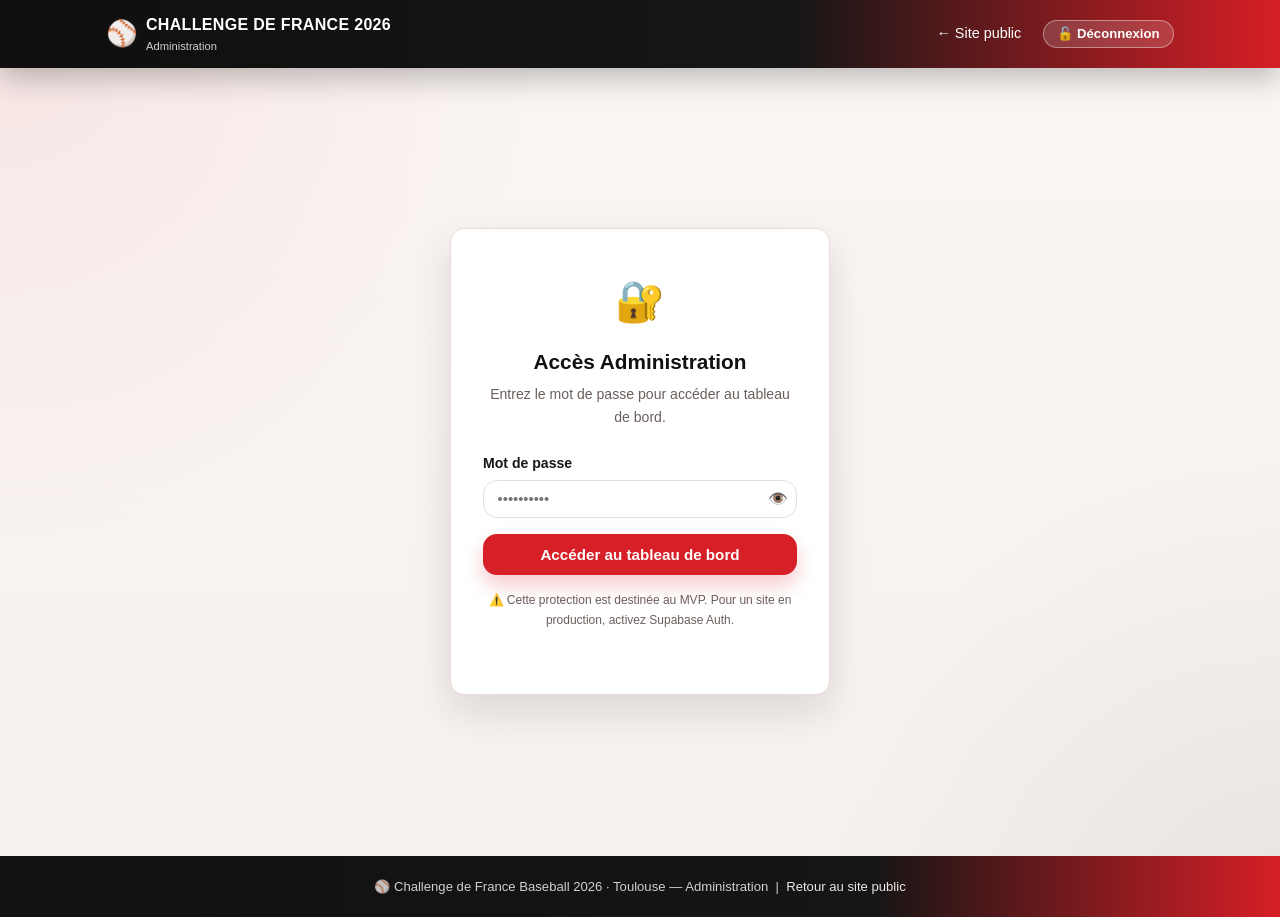
==== commit 8c224316: "revert action" ====
--- a/admin.html
+++ b/admin.html
@@ -36,37 +36,28 @@
       <div class="login-card">
         <div class="login-icon" aria-hidden="true">🔐</div>
         <h2 id="login-title">Accès Administration</h2>
-        <p>Entrez votre prénom et votre nom pour accéder au tableau de bord.</p>
+        <p>Entrez le mot de passe pour accéder au tableau de bord.</p>
 
         <div id="login-error" class="alert alert-danger hidden" role="alert">
           <span class="alert-icon" aria-hidden="true">⚠️</span>
-          <span>Prénom ou nom incorrect.</span>
+          <span>Mot de passe incorrect.</span>
         </div>
 
         <form id="login-form" novalidate>
           <div class="form-group" style="text-align:left">
-            <label for="admin-first-name">Prénom</label>
-            <input
-              type="text"
-              id="admin-first-name"
-              name="firstName"
-              autocomplete="given-name"
-              placeholder="Ex : admin"
-              aria-required="true"
-              required
-            />
-          </div>
-          <div class="form-group" style="text-align:left">
-            <label for="admin-last-name">Nom</label>
-            <input
-              type="text"
-              id="admin-last-name"
-              name="lastName"
-              autocomplete="family-name"
-              placeholder="Ex : challenge"
-              aria-required="true"
-              required
-            />
+            <label for="password">Mot de passe</label>
+            <div class="password-field">
+              <input
+                type="password"
+                id="password"
+                name="password"
+                autocomplete="current-password"
+                placeholder="••••••••••"
+                aria-required="true"
+                required
+              />
+              <button class="password-toggle" type="button" data-password-toggle="password" aria-label="Afficher le mot de passe" aria-pressed="false">👁️</button>
+            </div>
           </div>
           <button type="submit" class="btn btn-primary btn-block" style="margin-top:0.5rem">
             Accéder au tableau de bord
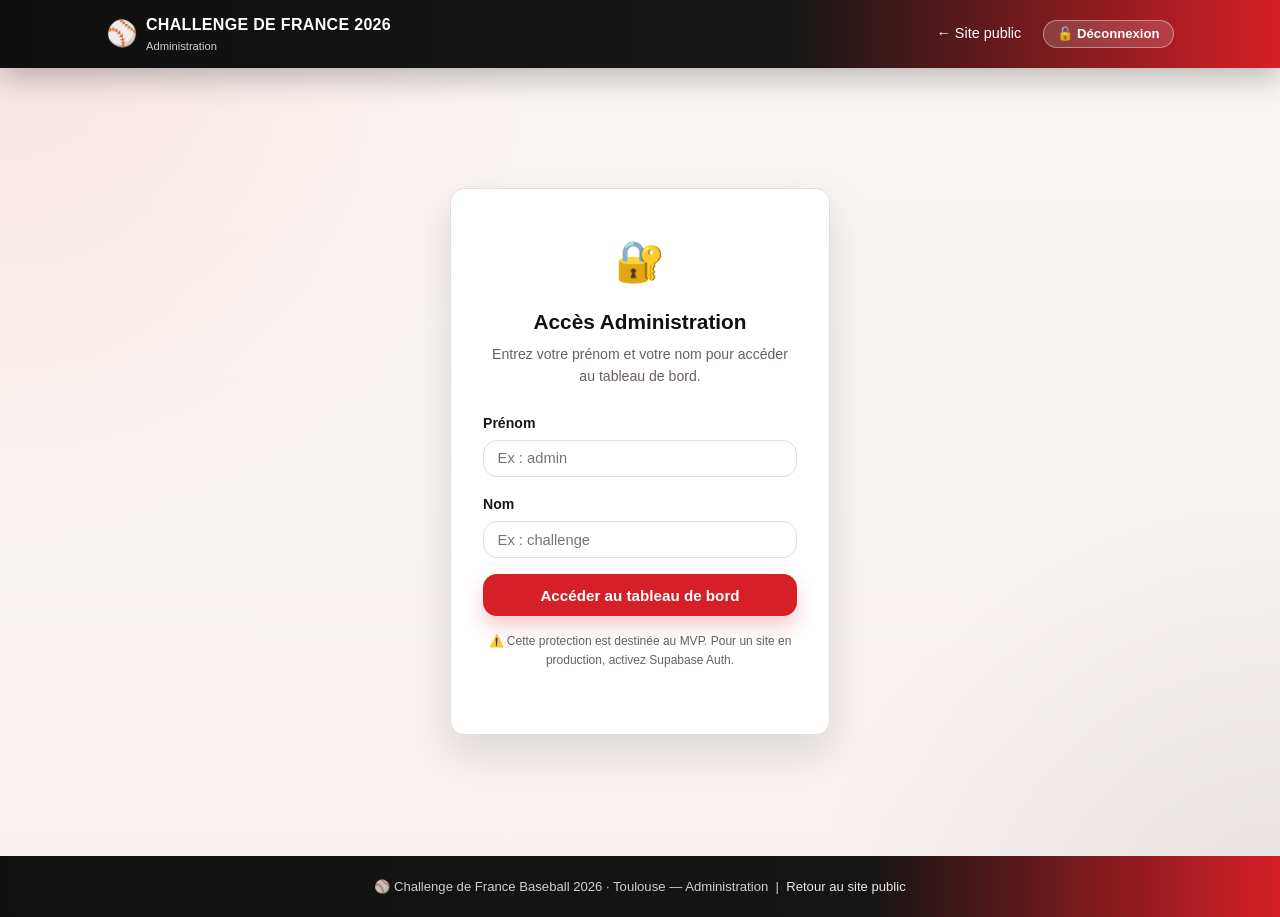
==== commit 02d6e63e: "admin is back" ====
--- a/admin.html
+++ b/admin.html
@@ -36,28 +36,37 @@
       <div class="login-card">
         <div class="login-icon" aria-hidden="true">🔐</div>
         <h2 id="login-title">Accès Administration</h2>
-        <p>Entrez le mot de passe pour accéder au tableau de bord.</p>
+        <p>Entrez votre prénom et votre nom pour accéder au tableau de bord.</p>
 
         <div id="login-error" class="alert alert-danger hidden" role="alert">
           <span class="alert-icon" aria-hidden="true">⚠️</span>
-          <span>Mot de passe incorrect.</span>
+          <span>Prénom ou nom incorrect.</span>
         </div>
 
         <form id="login-form" novalidate>
           <div class="form-group" style="text-align:left">
-            <label for="password">Mot de passe</label>
-            <div class="password-field">
-              <input
-                type="password"
-                id="password"
-                name="password"
-                autocomplete="current-password"
-                placeholder="••••••••••"
-                aria-required="true"
-                required
-              />
-              <button class="password-toggle" type="button" data-password-toggle="password" aria-label="Afficher le mot de passe" aria-pressed="false">👁️</button>
-            </div>
+            <label for="admin-first-name">Prénom</label>
+            <input
+              type="text"
+              id="admin-first-name"
+              name="firstName"
+              autocomplete="given-name"
+              placeholder="Ex : admin"
+              aria-required="true"
+              required
+            />
+          </div>
+          <div class="form-group" style="text-align:left">
+            <label for="admin-last-name">Nom</label>
+            <input
+              type="text"
+              id="admin-last-name"
+              name="lastName"
+              autocomplete="family-name"
+              placeholder="Ex : challenge"
+              aria-required="true"
+              required
+            />
           </div>
           <button type="submit" class="btn btn-primary btn-block" style="margin-top:0.5rem">
             Accéder au tableau de bord
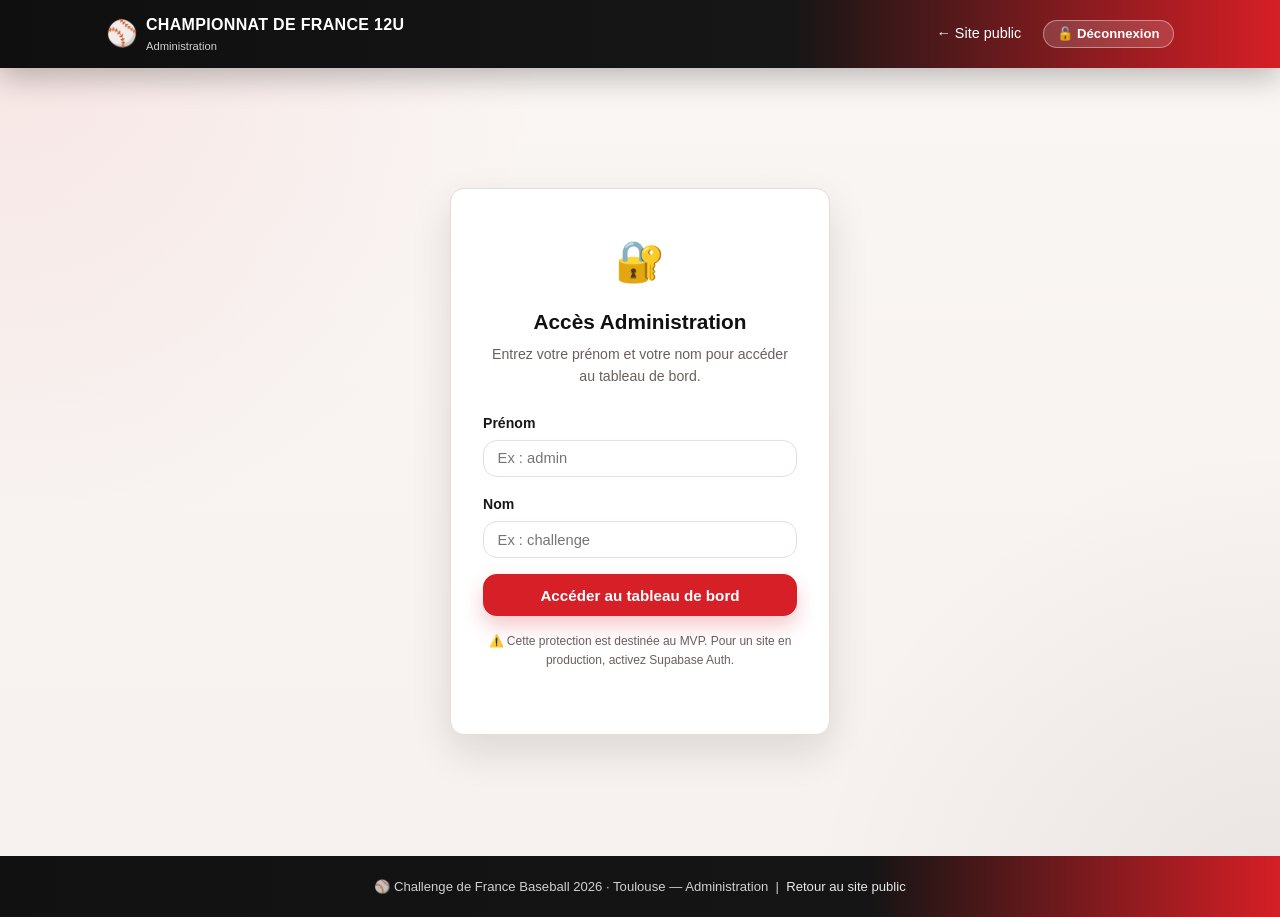
==== commit c2198b7b: "Challenge to Championnat" ====
--- a/admin.html
+++ b/admin.html
@@ -4,7 +4,7 @@
   <meta charset="UTF-8" />
   <meta name="viewport" content="width=device-width, initial-scale=1.0" />
   <meta name="robots" content="noindex, nofollow" />
-  <title>Administration — Bénévoles Challenge de France 2026</title>
+  <title>Administration — Bénévoles · Championnat de France 12U · Baseball 2026</title>
   <link rel="stylesheet" href="css/main.css?v=20260504-1" />
   <link rel="stylesheet" href="css/admin.css?v=20260427-3" />
 </head>
@@ -16,7 +16,7 @@
       <a href="index.html" class="navbar-brand" aria-label="Accueil">
         <span class="brand-emoji" aria-hidden="true">⚾</span>
         <span>
-          <span class="brand-text">Challenge de France 2026</span>
+          <span class="brand-text">Championnat de France 12U</span>
           <span class="brand-sub">Administration</span>
         </span>
       </a>
